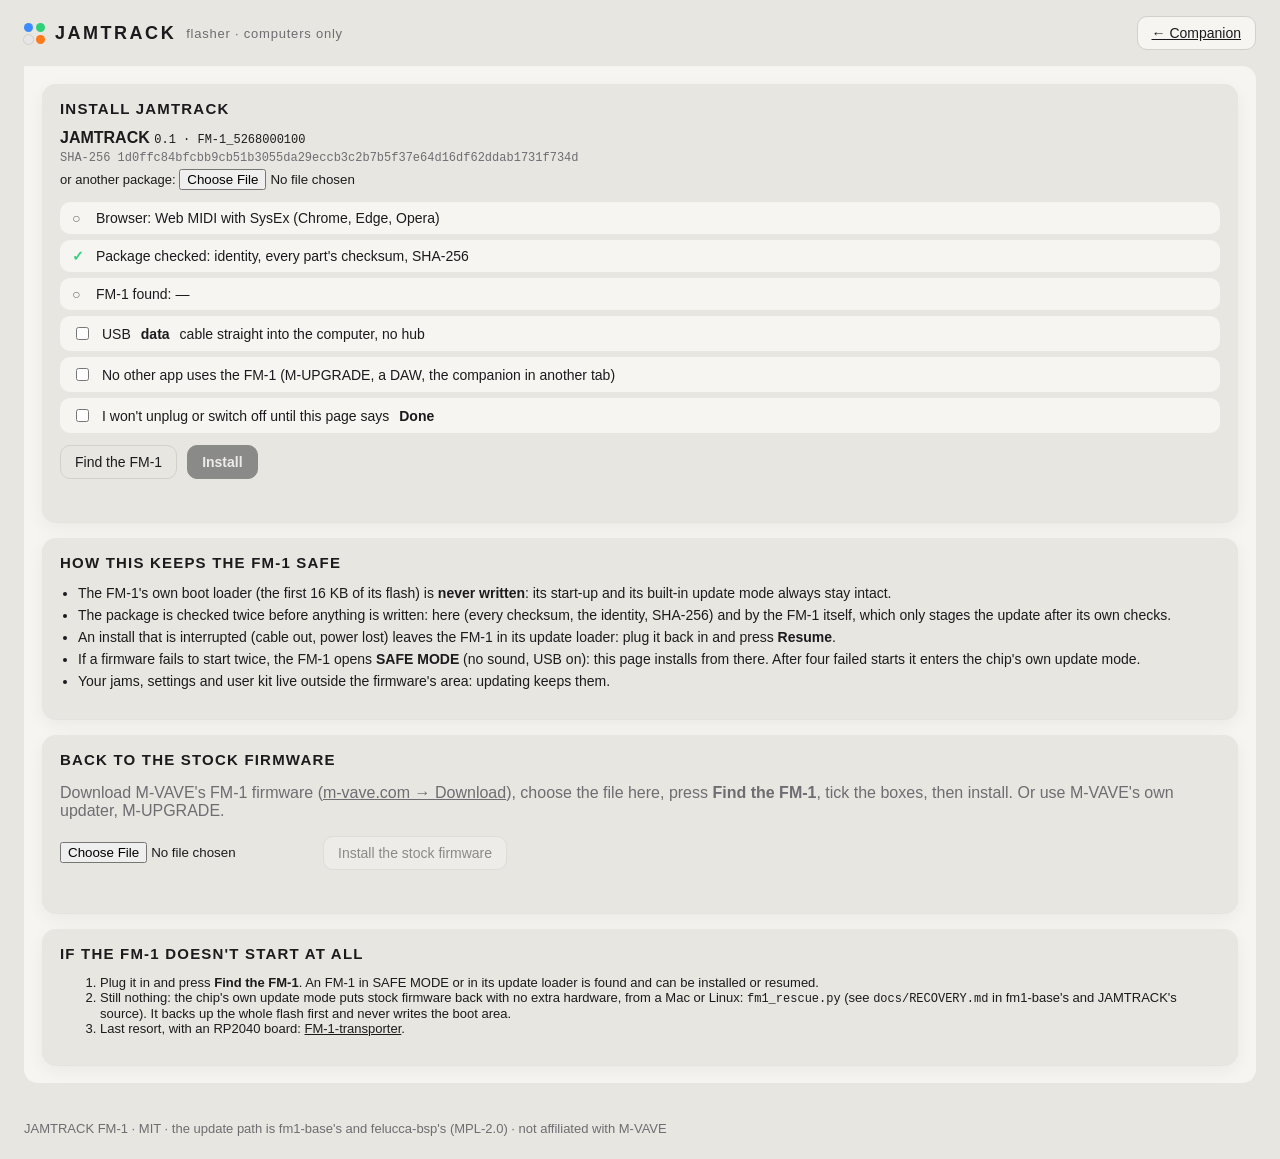
==== companion/flasher/index.html @ 39dc0512 "JAMTRACK 0.1: a backing band for the M-VAVE FM-1 Drums, bass, chords and a synth line that follow a " ====
<!doctype html>
<!-- SPDX-License-Identifier: MIT -->
<!-- Copyright (c) 2026 Philip Bos -->
<html lang="en">
<head>
<meta charset="utf-8">
<meta name="viewport" content="width=device-width, initial-scale=1">
<title>JAMTRACK Flasher</title>
<meta name="description" content="Install or update JAMTRACK on the M-VAVE FM-1, from a computer">
<link rel="stylesheet" href="../app.css">
<link rel="icon" href="data:image/svg+xml,%3Csvg xmlns='http://www.w3.org/2000/svg' viewBox='0 0 32 32'%3E%3Crect width='32' height='32' rx='7' fill='%23111'/%3E%3Cpath d='M17 4 8 18h7l-2 10 11-15h-7z' fill='%23ffb040'/%3E%3C/svg%3E">
</head>
<body>
<header class="top">
  <div class="brand">
    <span class="dots"><i class="c1"></i><i class="c2"></i><i class="c3"></i><i class="c4"></i></span>
    <span class="name">JAMTRACK</span><span class="sub">flasher · computers only</span>
  </div>
  <div class="conn"><a class="btn" href="../">← Companion</a></div>
</header>

<main>
  <section class="tab" id="refuse" hidden>
    <div class="card">
      <h2>Please use a computer</h2>
      <p>Installing firmware is only allowed from a desktop or laptop computer (Chrome, Edge or Opera on Windows, macOS,
        Linux or ChromeOS), with the FM-1 on a USB cable. Phones and tablets can sleep, switch apps or lose USB power
        halfway through an install, so the flasher does not run on them.</p>
      <p>Everything else — the jam editor, your jams, the user kit, the screen and the manual — works on this device in the
        <a href="../">companion</a>.</p>
    </div>
  </section>

  <section class="tab" id="app" hidden>
    <div class="card">
      <h2>Install JAMTRACK</h2>
      <div class="fw">
        <div><b>JAMTRACK</b> <span id="fw-ver" class="mono"></span></div>
        <div class="muted mono" id="fw-sha"></div>
        <label class="small">or another package: <input type="file" id="fw-file" accept=".fwsc"></label>
      </div>
      <ol class="checks" id="checks">
        <li data-c="midi">Browser: Web MIDI with SysEx (Chrome, Edge, Opera)</li>
        <li data-c="pkg">Package checked: identity, every part's checksum, SHA-256</li>
        <li data-c="dev">FM-1 found: <span id="dev-id">—</span></li>
        <li data-c="cable" class="manual"><label><input type="checkbox"> USB <b>data</b> cable straight into the computer, no hub</label></li>
        <li data-c="apps" class="manual"><label><input type="checkbox"> No other app uses the FM-1 (M-UPGRADE, a DAW, the companion in another tab)</label></li>
        <li data-c="keep" class="manual"><label><input type="checkbox"> I won't unplug or switch off until this page says <b>Done</b></label></li>
      </ol>
      <p id="fw-backup" class="note"></p>
      <div class="row gap wrap">
        <button type="button" id="fw-check" class="ghost">Find the FM-1</button>
        <button type="button" id="fw-install" class="primary" disabled>Install</button>
        <button type="button" id="fw-resume" hidden>Resume the interrupted install</button>
      </div>
      <ol id="fw-steps" class="steps" hidden>
        <li data-s="start">The FM-1 checks the package (nothing is written yet)</li>
        <li data-s="loader">The update loader starts</li>
        <li data-s="write">Writing the firmware <span class="pct"></span></li>
        <li data-s="reboot">Restarting</li>
        <li data-s="done">Done</li>
      </ol>
      <div class="progress" hidden id="fw-prog"><i></i></div>
      <p id="fw-msg" class="msg" role="status"></p>
    </div>

    <div class="card">
      <h2>How this keeps the FM-1 safe</h2>
      <ul class="safe">
        <li>The FM-1's own boot loader (the first 16 KB of its flash) is <b>never written</b>: its start-up and its built-in
          update mode always stay intact.</li>
        <li>The package is checked twice before anything is written: here (every checksum, the identity, SHA-256) and by
          the FM-1 itself, which only stages the update after its own checks.</li>
        <li>An install that is interrupted (cable out, power lost) leaves the FM-1 in its update loader: plug it back in and
          press <b>Resume</b>.</li>
        <li>If a firmware fails to start twice, the FM-1 opens <b>SAFE MODE</b> (no sound, USB on): this page installs from
          there. After four failed starts it enters the chip's own update mode.</li>
        <li>Your jams, settings and user kit live outside the firmware's area: updating keeps them.</li>
      </ul>
    </div>

    <div class="card">
      <h2>Back to the stock firmware</h2>
      <p class="muted">Download M-VAVE's FM-1 firmware (<a href="https://www.m-vave.com/download" target="_blank" rel="noopener">m-vave.com → Download</a>),
        choose the file here, press <b>Find the FM-1</b>, tick the boxes, then install. Or use M-VAVE's own updater, M-UPGRADE.</p>
      <div class="row gap wrap">
        <input type="file" id="stock-file" accept=".fwsc">
        <button type="button" id="stock-install" disabled>Install the stock firmware</button>
      </div>
      <p id="stock-msg" class="msg" role="status"></p>
    </div>

    <div class="card">
      <h2>If the FM-1 doesn't start at all</h2>
      <ol class="small">
        <li>Plug it in and press <b>Find the FM-1</b>. An FM-1 in SAFE MODE or in its update loader is found and can be
          installed or resumed.</li>
        <li>Still nothing: the chip's own update mode puts stock firmware back with no extra hardware, from a Mac or Linux:
          <code>fm1_rescue.py</code> (see <code>docs/RECOVERY.md</code> in fm1-base's and JAMTRACK's source). It backs up the whole flash
          first and never writes the boot area.</li>
        <li>Last resort, with an RP2040 board: <a href="https://github.com/kurogedelic/FM-1-transporter" target="_blank" rel="noopener">FM-1-transporter</a>.</li>
      </ol>
    </div>
  </section>
</main>

<footer class="foot muted small">JAMTRACK FM-1 · MIT · the update path is fm1-base's and felucca-bsp's (MPL-2.0) · not affiliated with M-VAVE</footer>
<script type="module" src="flasher.js"></script>
</body>
</html>
---- companion/app.css ----
/* SPDX-License-Identifier: MIT
 * Copyright (c) 2026 Philip Bos */
:root {
  --bg: #e7e6e1; --card: #f6f5f1; --ink: #1b1b1d; --muted: #6d6d72; --line: #d2d0c9; --screen: #000;
  --k1: #3d8bff; --k2: #30d07a; --k3: #9a9aa2; --k3s: #e6e6e6; --k4: #ff7a1a; --rec: #ff3c3c;
  --radius: 14px; --shadow: 0 1px 0 rgba(0,0,0,.04), 0 6px 18px rgba(0,0,0,.05);
  font-family: ui-sans-serif, -apple-system, "Segoe UI", Roboto, "Helvetica Neue", Arial, sans-serif;
  color-scheme: light;
}
@media (prefers-color-scheme: dark) {
  :root { --bg: #131315; --card: #1c1c1f; --ink: #ececec; --muted: #8d8d95; --line: #2c2c31; --k3: #c8c8cc; color-scheme: dark; }
}
* { box-sizing: border-box; }
[hidden] { display: none !important; }
html, body { margin: 0; background: var(--bg); color: var(--ink); }
body { min-height: 100vh; display: flex; flex-direction: column; }
a { color: inherit; }
h2 { font-size: 15px; letter-spacing: .08em; text-transform: uppercase; margin: 0 0 12px; font-weight: 700; }
h3 { font-size: 12px; letter-spacing: .08em; text-transform: uppercase; color: var(--muted); margin: 0 0 8px; }
code, .mono { font-family: ui-monospace, "SF Mono", Menlo, Consolas, monospace; font-size: 12px; }
.muted { color: var(--muted); } .small { font-size: 13px; }
.row { display: flex; align-items: center; } .between { justify-content: space-between; } .wrap { flex-wrap: wrap; }
.gap { gap: 10px; }
button, .btn, select, input[type=text], input:not([type]) {
  font: inherit; font-size: 14px; border-radius: 10px; border: 1px solid var(--line); background: var(--card); color: var(--ink);
  padding: 8px 14px; cursor: pointer;
}
input:not([type]) { cursor: text; width: 17ch; text-transform: uppercase; }
button:hover:not(:disabled), .btn:hover { border-color: var(--muted); }
button:disabled { opacity: .45; cursor: default; }
button.primary { background: var(--ink); color: var(--card); border-color: var(--ink); font-weight: 600; }
button.ghost { background: transparent; }
button.toggle[aria-pressed=true] { background: var(--k2); border-color: var(--k2); color: #000; font-weight: 700; }
#snd-freeze[aria-pressed=true] { background: var(--k1); border-color: var(--k1); }
button:focus-visible, .btn:focus-within { outline: 2px solid var(--k1); outline-offset: 2px; }

.top { display: flex; justify-content: space-between; align-items: center; padding: 16px 24px; gap: 12px; flex-wrap: wrap; }
.brand { display: flex; align-items: center; gap: 10px; }
.brand .name { font-weight: 800; letter-spacing: .14em; font-size: 18px; }
.brand .sub { color: var(--muted); font-size: 13px; letter-spacing: .06em; }
.dots { display: grid; grid-template-columns: 9px 9px; gap: 3px; }
.dots i { width: 9px; height: 9px; border-radius: 50%; display: block; }
.c1 { background: var(--k1); } .c2 { background: var(--k2); } .c3 { background: var(--k3s); outline: 1px solid var(--line); } .c4 { background: var(--k4); }
.conn { display: flex; align-items: center; gap: 10px; }
.pill { border-radius: 99px; padding: 5px 12px; font-size: 13px; border: 1px solid var(--line); background: var(--card); }
.pill.on { border-color: var(--k2); } .pill.on::before { content: "● "; color: var(--k2); }
.pill.warn { border-color: var(--k4); } .pill.warn::before { content: "● "; color: var(--k4); }
.pill.off::before { content: "● "; color: var(--muted); }

.tabs { display: flex; gap: 4px; padding: 0 24px; overflow-x: auto; }
.tabs button { border: none; background: none; border-radius: 10px 10px 0 0; padding: 10px 16px; font-weight: 600; color: var(--muted); }
.tabs button[aria-selected=true] { background: var(--card); color: var(--ink); }
main { flex: 1; padding: 0 24px 24px; }
.tab { background: var(--card); border-radius: 0 var(--radius) var(--radius) var(--radius); padding: 18px; display: grid; gap: 16px; }
.card { background: var(--bg); border-radius: var(--radius); padding: 16px 18px; box-shadow: var(--shadow); min-width: 0; }
.foot { padding: 14px 24px 24px; }
.msg { min-height: 1.2em; margin: 10px 0 0; font-size: 14px; } .msg.err { color: var(--rec); } .msg.ok { color: var(--k2); }
.note { border-left: 3px solid var(--k4); padding: 6px 12px; font-size: 14px; }
.note:empty { display: none; }

/* the bank */
.bank-map { display: grid; grid-template-columns: repeat(46, 1fr); gap: 2px; margin: 4px 0 14px; }
.bank-map i { aspect-ratio: 1; border-radius: 2px; background: var(--line); display: block; }
.slots { list-style: none; padding: 0; margin: 0; display: grid; gap: 6px; }
.slots li { display: grid; grid-template-columns: 30px 14px minmax(0, 1fr) auto; gap: 10px; align-items: center;
  background: var(--card); border-radius: 10px; padding: 8px 10px; }
.slots .num { font-weight: 700; color: var(--muted); font-variant-numeric: tabular-nums; }
.slots .sw { width: 12px; height: 12px; border-radius: 3px; }
.slots .nm { font-weight: 600; letter-spacing: .04em; overflow: hidden; text-overflow: ellipsis; white-space: nowrap; }
.slots .meta { color: var(--muted); font-size: 12px; font-weight: 400; margin-left: 8px; }
.slots .acts { display: flex; gap: 4px; }
.slots .acts button { padding: 4px 9px; font-size: 13px; }
.slots li.empty .nm { color: var(--muted); font-weight: 400; }
.slots li.current { outline: 2px solid var(--k4); }
.badge { font-size: 10px; letter-spacing: .08em; padding: 2px 6px; border-radius: 6px; background: var(--line); margin-left: 6px; vertical-align: 1px; }
.badge.bad { background: var(--rec); color: #fff; }

.drop { display: block; border: 2px dashed var(--line); border-radius: 12px; padding: 22px; text-align: center; cursor: pointer; }
.addsrc { display: grid; grid-template-columns: 1fr 1fr; gap: 12px; }
.addsrc .drop { display: flex; align-items: center; justify-content: center; }
.recstart { display: grid; gap: 4px; width: 100%; text-align: left; padding: 18px 20px; border: 2px dashed var(--line);
  border-radius: 12px; background: transparent; }
.recstart b { color: var(--rec); font-size: 15px; } .recstart span { color: var(--muted); font-size: 13px; }
.recstart:hover:not(:disabled) { border-color: var(--rec); }
.reclive { display: grid; gap: 10px; border: 2px solid var(--line); border-radius: 12px; padding: 12px 14px; }
.reclive p { margin: 0; }
.meter { width: 220px; height: 18px; border-radius: 4px; background: var(--card); }
button.recbtn { color: var(--rec); border-color: var(--rec); }
#tk-mon, #tk-rec { width: 148px; min-width: 148px; text-align: center; white-space: nowrap; }   /* one size, whatever they say */
button.recbtn[aria-pressed=true] { background: var(--rec); color: #fff; animation: recpulse 1.2s ease-in-out infinite; }
@keyframes recpulse { 50% { opacity: .75; } }
@media (prefers-reduced-motion: reduce) { button.recbtn[aria-pressed=true] { animation: none; } }
.takes-card { display: grid; gap: 12px; } .takes-card h2 { margin: 0; } .takes-card .msg { margin: 0; }
.takes-card .recstart { padding: 14px 18px; }
.takes { list-style: none; padding: 0; margin: 0; display: grid; gap: 6px; }
.takes:empty { display: none; }
.takes li { display: grid; grid-template-columns: 70px minmax(0, 1fr) auto; gap: 10px; align-items: center;
  background: var(--card); border-radius: 10px; padding: 8px 10px; }
.takes .num { font-weight: 700; color: var(--rec); font-size: 12px; letter-spacing: .06em; }
.takes .nm { font-weight: 600; overflow: hidden; text-overflow: ellipsis; white-space: nowrap; font-size: 14px; }
.takes .meta { color: var(--muted); font-size: 12px; font-weight: 400; margin-left: 8px; }
.takes .acts { display: flex; gap: 4px; } .takes .acts button { padding: 4px 9px; font-size: 13px; }
.drop.over { border-color: var(--k1); background: color-mix(in srgb, var(--k1) 8%, transparent); }
.screen { background: var(--screen); border-radius: 10px; display: block; width: 100%; }
.wave { height: 160px; margin: 12px 0; cursor: ew-resize; touch-action: none; }
#editor { display: grid; gap: 12px; }
#editor label { font-size: 14px; display: flex; gap: 8px; align-items: center; }
.quality { border: 1px solid var(--line); border-radius: 10px; padding: 8px 12px 12px; }
.quality legend { font-size: 12px; color: var(--muted); padding: 0 6px; }
.rate { border: 1px solid var(--line); border-radius: 10px; padding: 8px 12px; cursor: pointer; display: grid !important; gap: 2px !important; min-width: 120px; }
.rate input { display: none; }
.rate:has(input:checked) { border-color: var(--ink); background: var(--card); }
.rate b { font-size: 14px; } .rate span { font-size: 12px; color: var(--muted); } .rate.nofit span { color: var(--rec); }
.chk { gap: 6px !important; }
.progress { flex: 1; height: 8px; border-radius: 4px; background: var(--line); overflow: hidden; min-width: 120px; }
.progress i { display: block; height: 100%; width: 0; background: var(--k4); transition: width .15s; }
.factory { display: grid; grid-template-columns: repeat(auto-fill, minmax(210px, 1fr)); gap: 6px; margin: 8px 0 12px; }
.factory label { display: flex; gap: 8px; align-items: center; background: var(--card); border-radius: 10px; padding: 8px 10px; font-size: 14px; }
.factory .meta { color: var(--muted); font-size: 12px; margin-left: auto; }
.factory .there { color: var(--k2); font-size: 12px; margin-left: auto; }

/* sound */
.pages { display: grid; grid-template-columns: repeat(auto-fill, minmax(300px, 1fr)); gap: 12px; }
.page h3 { display: flex; justify-content: space-between; }
.knobs { display: grid; grid-template-columns: repeat(4, 1fr); gap: 4px; }
.knob { display: grid; justify-items: center; gap: 2px; user-select: none; touch-action: none; cursor: ns-resize; padding: 4px 0; border-radius: 10px; }
.knob:focus-visible { outline: 2px solid var(--k1); }
.knob svg { width: 54px; height: 54px; }
.knob .lab { font-size: 10px; letter-spacing: .08em; color: var(--muted); }
.knob .val { font-size: 13px; font-weight: 700; font-variant-numeric: tabular-nums; }
.knob.empty { visibility: hidden; }
.knob.locked .lab::after { content: " 🔒"; }
.presets { display: grid; grid-template-columns: 1fr 1fr; gap: 16px; }
.plist { list-style: none; padding: 0; margin: 0; display: grid; gap: 4px; }
.plist li { display: flex; gap: 6px; align-items: center; background: var(--card); border-radius: 8px; padding: 5px 8px; font-size: 14px; }
.plist li .n { flex: 1; overflow: hidden; text-overflow: ellipsis; white-space: nowrap; }
.plist li.unused .n { color: var(--muted); }
.plist button { padding: 3px 8px; font-size: 12px; }

/* screen */
.device { display: flex; flex-wrap: wrap; gap: 24px; align-items: flex-start; }
.lcd { width: 480px; max-width: 100%; aspect-ratio: 1; image-rendering: pixelated; border-radius: 12px; background: #000;
  border: 10px solid #0b0b0c; box-shadow: 0 0 0 1px var(--line); }
.panel { display: grid; gap: 12px; flex: 1; min-width: 280px; }
.panel .encs { display: grid; grid-template-columns: repeat(7, 1fr); gap: 6px; }
.panel .enc { display: grid; justify-items: center; font-size: 10px; color: var(--muted); gap: 4px; }
.panel .enc span.dial { width: 34px; height: 34px; border-radius: 50%; background: #2a2a2e; border: 3px solid var(--line); display: block; touch-action: none; cursor: ns-resize; }
.panel .enc:nth-child(4) .dial { border-color: var(--k1); } .panel .enc:nth-child(5) .dial { border-color: var(--k2); }
.panel .enc:nth-child(6) .dial { border-color: var(--k3s); } .panel .enc:nth-child(7) .dial { border-color: var(--k4); }
.panel .btns { display: grid; grid-template-columns: repeat(7, 1fr); gap: 6px; }
.panel .btns button { font-size: 11px; padding: 8px 2px; letter-spacing: .04em; }
.panel .btns button.lit { background: var(--k4); color: #000; border-color: var(--k4); }
.panel .btns button.lit.play { background: var(--k2); border-color: var(--k2); }
.keys { position: relative; height: 96px; }
.keys button { position: absolute; padding: 0; border-radius: 0 0 6px 6px; }
.keys .w { height: 96px; background: #f2f2f0; border-color: #bbb; }
.keys .b { height: 58px; background: #222; border-color: #000; z-index: 1; }
.keys .lit.w { background: var(--k4); } .keys .lit.b { background: var(--k4); }
.panel.off { opacity: .5; pointer-events: none; }

/* flash */
.fw { display: grid; gap: 4px; margin-bottom: 12px; }
.checks { list-style: none; padding: 0; margin: 0 0 12px; display: grid; gap: 6px; }
.checks li { padding: 8px 12px 8px 36px; background: var(--card); border-radius: 10px; position: relative; font-size: 14px; }
.checks li::before { content: "○"; position: absolute; left: 12px; color: var(--muted); }
.checks li.ok::before { content: "✓"; color: var(--k2); font-weight: 800; }
.checks li.bad::before { content: "✕"; color: var(--rec); font-weight: 800; }
.checks li.manual { padding-left: 12px; } .checks li.manual::before { content: ""; }
.checks label { display: flex; gap: 10px; align-items: center; cursor: pointer; }
.steps { padding-left: 20px; display: grid; gap: 4px; font-size: 14px; }
.steps li { color: var(--muted); } .steps li.now { color: var(--ink); font-weight: 700; } .steps li.done { color: var(--k2); }
.safe { padding-left: 18px; display: grid; gap: 6px; font-size: 14px; }
.prose { font-size: 15px; line-height: 1.5; } .prose table { border-collapse: collapse; width: 100%; font-size: 14px; }
.prose td, .prose th { border-bottom: 1px solid var(--line); padding: 5px 8px; text-align: left; vertical-align: top; }
.prose th { font-size: 12px; text-transform: uppercase; letter-spacing: .06em; color: var(--muted); }
kbd { border: 1px solid var(--line); border-bottom-width: 2px; border-radius: 5px; padding: 0 5px; font-size: 12px; background: var(--card); }

@media (max-width: 640px) {
  .top, .tabs, main { padding-left: 16px; padding-right: 16px; }
  .tab { padding: 12px; border-radius: 0 0 var(--radius) var(--radius); }
  .presets { grid-template-columns: 1fr; }
  .bank-map { grid-template-columns: repeat(23, 1fr); }
  .slots li { grid-template-columns: 24px 10px minmax(0, 1fr); }
  .slots .acts { grid-column: 1 / -1; justify-content: flex-end; }
  .addsrc { grid-template-columns: 1fr; }
  .takes li { grid-template-columns: 60px minmax(0, 1fr); } .takes .acts { grid-column: 1 / -1; justify-content: flex-end; }
  .panel .btns { grid-template-columns: repeat(4, 1fr); }
}

/* the manual */
.tablink { padding: 10px 16px; font-weight: 600; color: var(--muted); text-decoration: none; }
.tablink:hover { color: var(--ink); }
.manual { display: grid; gap: 16px; }
.manual section { background: var(--bg); border-radius: var(--radius); padding: 18px 20px; box-shadow: var(--shadow); }
.manual h2 { margin-bottom: 10px; }
.manual h3 { margin: 16px 0 6px; }

.manual .steps { counter-reset: s; list-style: none; padding: 0; display: grid; gap: 10px; }
.manual .steps li { counter-increment: s; position: relative; padding: 10px 12px 10px 52px; background: var(--card); border-radius: 12px; }
.manual .steps li::before { content: counter(s); position: absolute; left: 12px; top: 9px; width: 28px; height: 28px; border-radius: 50%;
  background: var(--ink); color: var(--card); display: grid; place-items: center; font-weight: 800; }
.manual .shots { display: flex; flex-wrap: wrap; gap: 14px; }
.manual figure { margin: 0; width: 240px; }
.manual figure img { width: 240px; height: 240px; image-rendering: pixelated; border-radius: 10px; border: 6px solid #0b0b0c; display: block; }
.manual figcaption { font-size: 13px; color: var(--muted); margin-top: 6px; }
.manual .k1 { color: var(--k1); } .manual .k2 { color: var(--k2); } .manual .k3 { color: var(--k3); } .manual .k4 { color: var(--k4); }
.manual .tip { border-left: 3px solid var(--k2); padding: 4px 12px; }
.manual details { background: var(--card); border-radius: 10px; padding: 8px 12px; margin: 6px 0; }
.manual summary { cursor: pointer; font-weight: 600; }

/* ---------------------------------------------------------------- the Sound page */
.sound { gap: 14px; }
.sound .note { margin: 0; }
.stage { display: grid; gap: 10px; }
.stage-top { display: flex; justify-content: space-between; align-items: flex-end; gap: 12px; flex-wrap: wrap; }
.stage-top h2 { font-size: 22px; letter-spacing: .1em; margin: 0; }
.transport { display: flex; gap: 6px; flex-wrap: wrap; }
button.big { font-size: 15px; font-weight: 800; letter-spacing: .08em; padding: 11px 16px; border-radius: 12px; min-width: 52px; }
#snd-play[aria-pressed=true] { background: var(--k2); border-color: var(--k2); color: #000; }
#snd-freeze[aria-pressed=true] { background: var(--k1); border-color: var(--k1); color: #fff; }
#snd-listen.on { background: #fff; color: #000; border-color: #fff; box-shadow: 0 0 0 3px var(--k4); }
#snd-random:active { transform: rotate(-6deg); }
.wavebox { position: relative; }
.wavebox canvas { height: 170px; cursor: ew-resize; touch-action: none; border-radius: 12px; }
.stg-loading { position: absolute; inset: 0; display: grid; place-items: center; color: #aaa; font-size: 13px; letter-spacing: .06em;
  background: repeating-linear-gradient(90deg, rgba(255,255,255,.03) 0 20px, transparent 20px 40px); border-radius: 12px; }
.chips { display: flex; flex-wrap: wrap; gap: 6px; }
.chip { padding: 6px 10px; border-radius: 99px; font-size: 13px; display: inline-flex; gap: 6px; align-items: center; }
.chip b { font-size: 11px; color: var(--muted); font-variant-numeric: tabular-nums; }
.chip[aria-checked=true] { background: var(--k4); border-color: var(--k4); color: #000; font-weight: 700; }
.chip[aria-checked=true] b { color: #000; }
.chip.empty { opacity: .45; }

.modes { display: grid; grid-template-columns: repeat(6, 1fr); gap: 8px; }
.mode { display: grid; justify-items: start; gap: 2px; text-align: left; padding: 10px 12px; border-radius: 14px; min-width: 0; }
.mode svg { width: 34px; height: 24px; color: var(--muted); }
.mode b { font-size: 14px; letter-spacing: .1em; }
.mode span { font-size: 12px; color: var(--muted); line-height: 1.25; }
.mode[aria-checked=true] { border-width: 2px; }
.mode.m0[aria-checked=true] { border-color: var(--k1); } .mode.m0[aria-checked=true] svg { color: var(--k1); }
.mode.m1[aria-checked=true] { border-color: var(--k3); } .mode.m1[aria-checked=true] svg { color: var(--ink); }
.mode.m2[aria-checked=true] { border-color: var(--k4); } .mode.m2[aria-checked=true] svg { color: var(--k4); }
.mode.m3[aria-checked=true] { border-color: var(--k2); } .mode.m3[aria-checked=true] svg { color: var(--k2); }
.mode.m4[aria-checked=true] { border-color: #ff4d5e; } .mode.m4[aria-checked=true] svg { color: #ff4d5e; }
.mode.m5[aria-checked=true] { border-color: #a879ff; } .mode.m5[aria-checked=true] svg { color: #a879ff; }
.mode[aria-checked=true] { background: var(--card); box-shadow: var(--shadow); }

.perform { display: grid; grid-template-columns: minmax(0, 3fr) minmax(260px, 2fr); gap: 14px; }
.macros { display: grid; grid-template-columns: repeat(4, 1fr); gap: 10px 4px; }
.knob.big svg { width: 80px; height: 80px; }
.knob.big .lab { font-size: 11px; font-weight: 700; }
.knob.big .val { font-size: 15px; }
.knob.active svg { transform: scale(1.04); }
.xycard { display: grid; grid-template-rows: auto 1fr; }
.xycard select { padding: 4px 8px; font-size: 12px; }
.xy { position: relative; min-height: 220px; border-radius: 14px; background: #000; touch-action: none; cursor: crosshair; overflow: hidden;
  background-image: linear-gradient(rgba(255,255,255,.06) 1px, transparent 1px), linear-gradient(90deg, rgba(255,255,255,.06) 1px, transparent 1px);
  background-size: 25% 25%; }
.xy i { position: absolute; width: 26px; height: 26px; margin: -13px 0 0 -13px; border-radius: 50%; background: var(--k4);
  box-shadow: 0 0 0 6px rgba(255,122,26,.25), 0 0 24px rgba(255,122,26,.6); pointer-events: none; transition: box-shadow .1s; }
.xy.active i { box-shadow: 0 0 0 10px rgba(255,122,26,.3), 0 0 40px rgba(255,122,26,.9); }
.xy span { position: absolute; left: 10px; bottom: 8px; color: #aaa; pointer-events: none; }

.kb { position: relative; height: 130px; user-select: none; touch-action: none; margin-top: 6px; }
.kb .key { position: absolute; top: 0; box-sizing: border-box; border-radius: 0 0 8px 8px; display: flex; align-items: flex-end;
  justify-content: center; font-size: 10px; padding-bottom: 6px; cursor: pointer; }
.kb .w { height: 130px; background: #f4f3ef; border: 1px solid #bdbcb6; color: #888; }
.kb .b { height: 80px; background: #1d1d20; border: 1px solid #000; z-index: 1; }
.kb .key.lit { background: var(--k4); color: #000; }
.kb .w[title]:not([title=""]) { box-shadow: inset 0 -4px 0 var(--k2); }

.segmented { display: inline-flex; gap: 2px; background: var(--card); padding: 3px; border-radius: 12px; margin-bottom: 12px; flex-wrap: wrap; }
.segmented button { border: none; background: none; padding: 7px 14px; border-radius: 9px; font-weight: 700; color: var(--muted); }
.segmented button[aria-selected=true] { background: var(--ink); color: var(--card); }
.segmented .btnname { font-size: 10px; font-weight: 600; opacity: .6; margin-left: 6px; letter-spacing: .06em; }
.groups { display: grid; gap: 14px; }
.group h2 { margin: 0; }
.group .pages { grid-template-columns: repeat(auto-fill, minmax(290px, 1fr)); margin-top: 10px; }
.group.g-fx { border-top: 3px solid var(--k4); }
.group.g-grain { border-top: 3px solid var(--k1); }
.group.g-oracle { border-top: 3px solid var(--k2); }
.group.g-keys { border-top: 3px solid var(--k3); }
.sound .page { background: var(--card); box-shadow: none; }
.sound #pre-fac { gap: 5px; }

@media (max-width: 900px) {
  .modes { grid-template-columns: repeat(3, 1fr); }
  .perform { grid-template-columns: 1fr; }
}
@media (max-width: 520px) {
  .modes { grid-template-columns: repeat(2, 1fr); }
  .macros { grid-template-columns: repeat(2, 1fr); }
  .transport { width: 100%; } .transport button.big { flex: 1; padding: 10px 6px; font-size: 13px; }
}
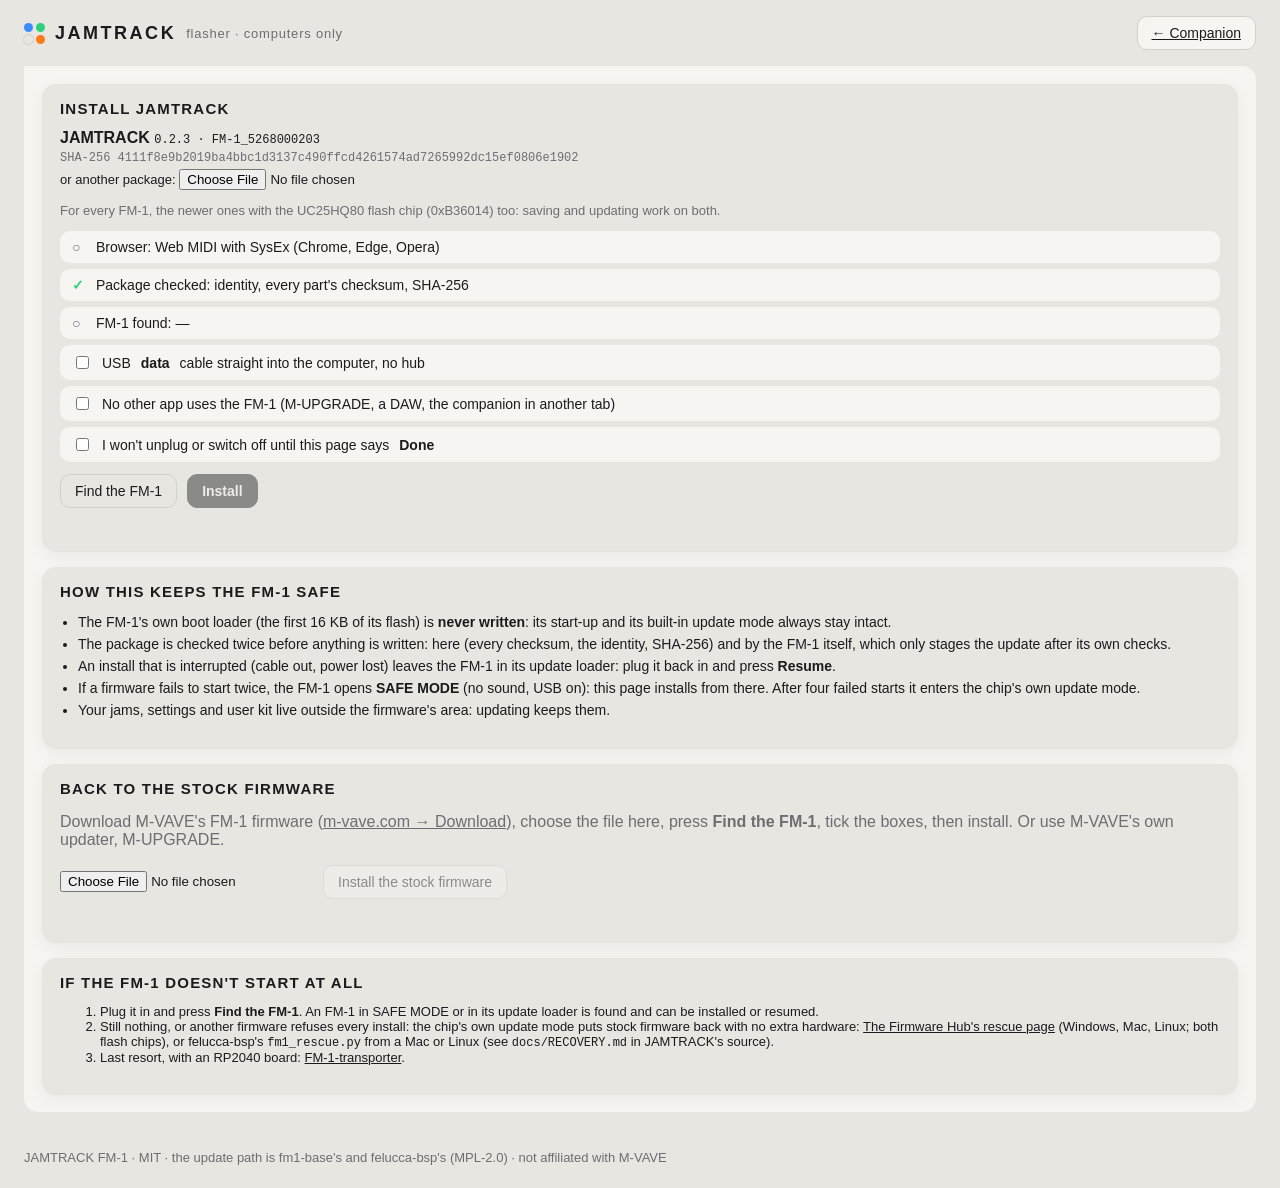
==== commit c51e87a0: "Flasher and RECOVERY.md: the newer FM-1s (UC25HQ80 flash, 0xB36014) JAMTRACK has accepted both flash" ====
--- a/companion/flasher/index.html
+++ b/companion/flasher/index.html
@@ -39,6 +39,8 @@
         <div class="muted mono" id="fw-sha"></div>
         <label class="small">or another package: <input type="file" id="fw-file" accept=".fwsc"></label>
       </div>
+      <p class="muted small">For every FM-1, the newer ones with the UC25HQ80 flash chip (0xB36014) too: saving and
+        updating work on both.</p>
       <ol class="checks" id="checks">
         <li data-c="midi">Browser: Web MIDI with SysEx (Chrome, Edge, Opera)</li>
         <li data-c="pkg">Package checked: identity, every part's checksum, SHA-256</li>
@@ -62,6 +64,11 @@
       </ol>
       <div class="progress" hidden id="fw-prog"><i></i></div>
       <p id="fw-msg" class="msg" role="status"></p>
+      <p id="fw-newchip" class="note" hidden><b>A newer FM-1?</b> FM-1s sold since autumn 2026 have a different flash chip
+        (0xB36014). JAMTRACK knows it, but some other firmwares don't yet, and on those units they refuse every install,
+        this one included, so trying again won't help. Put the FM-1 back to stock through the chip's own update mode first
+        (<a href="https://thefirmwarehub.com/tools/rescue/#chip" target="_blank" rel="noopener">The Firmware Hub's rescue
+        page</a> shows how, on Windows, Mac and Linux), then install JAMTRACK here.</p>
     </div>
 
     <div class="card">
@@ -95,9 +102,11 @@
       <ol class="small">
         <li>Plug it in and press <b>Find the FM-1</b>. An FM-1 in SAFE MODE or in its update loader is found and can be
           installed or resumed.</li>
-        <li>Still nothing: the chip's own update mode puts stock firmware back with no extra hardware, from a Mac or Linux:
-          <code>fm1_rescue.py</code> (see <code>docs/RECOVERY.md</code> in fm1-base's and JAMTRACK's source). It backs up the whole flash
-          first and never writes the boot area.</li>
+        <li>Still nothing, or another firmware refuses every install: the chip's own update mode puts stock firmware back
+          with no extra hardware:
+          <a href="https://thefirmwarehub.com/tools/rescue/#chip" target="_blank" rel="noopener">The Firmware Hub's rescue
+          page</a> (Windows, Mac, Linux; both flash chips), or felucca-bsp's <code>fm1_rescue.py</code> from a Mac or Linux
+          (see <code>docs/RECOVERY.md</code> in JAMTRACK's source).</li>
         <li>Last resort, with an RP2040 board: <a href="https://github.com/kurogedelic/FM-1-transporter" target="_blank" rel="noopener">FM-1-transporter</a>.</li>
       </ol>
     </div>
